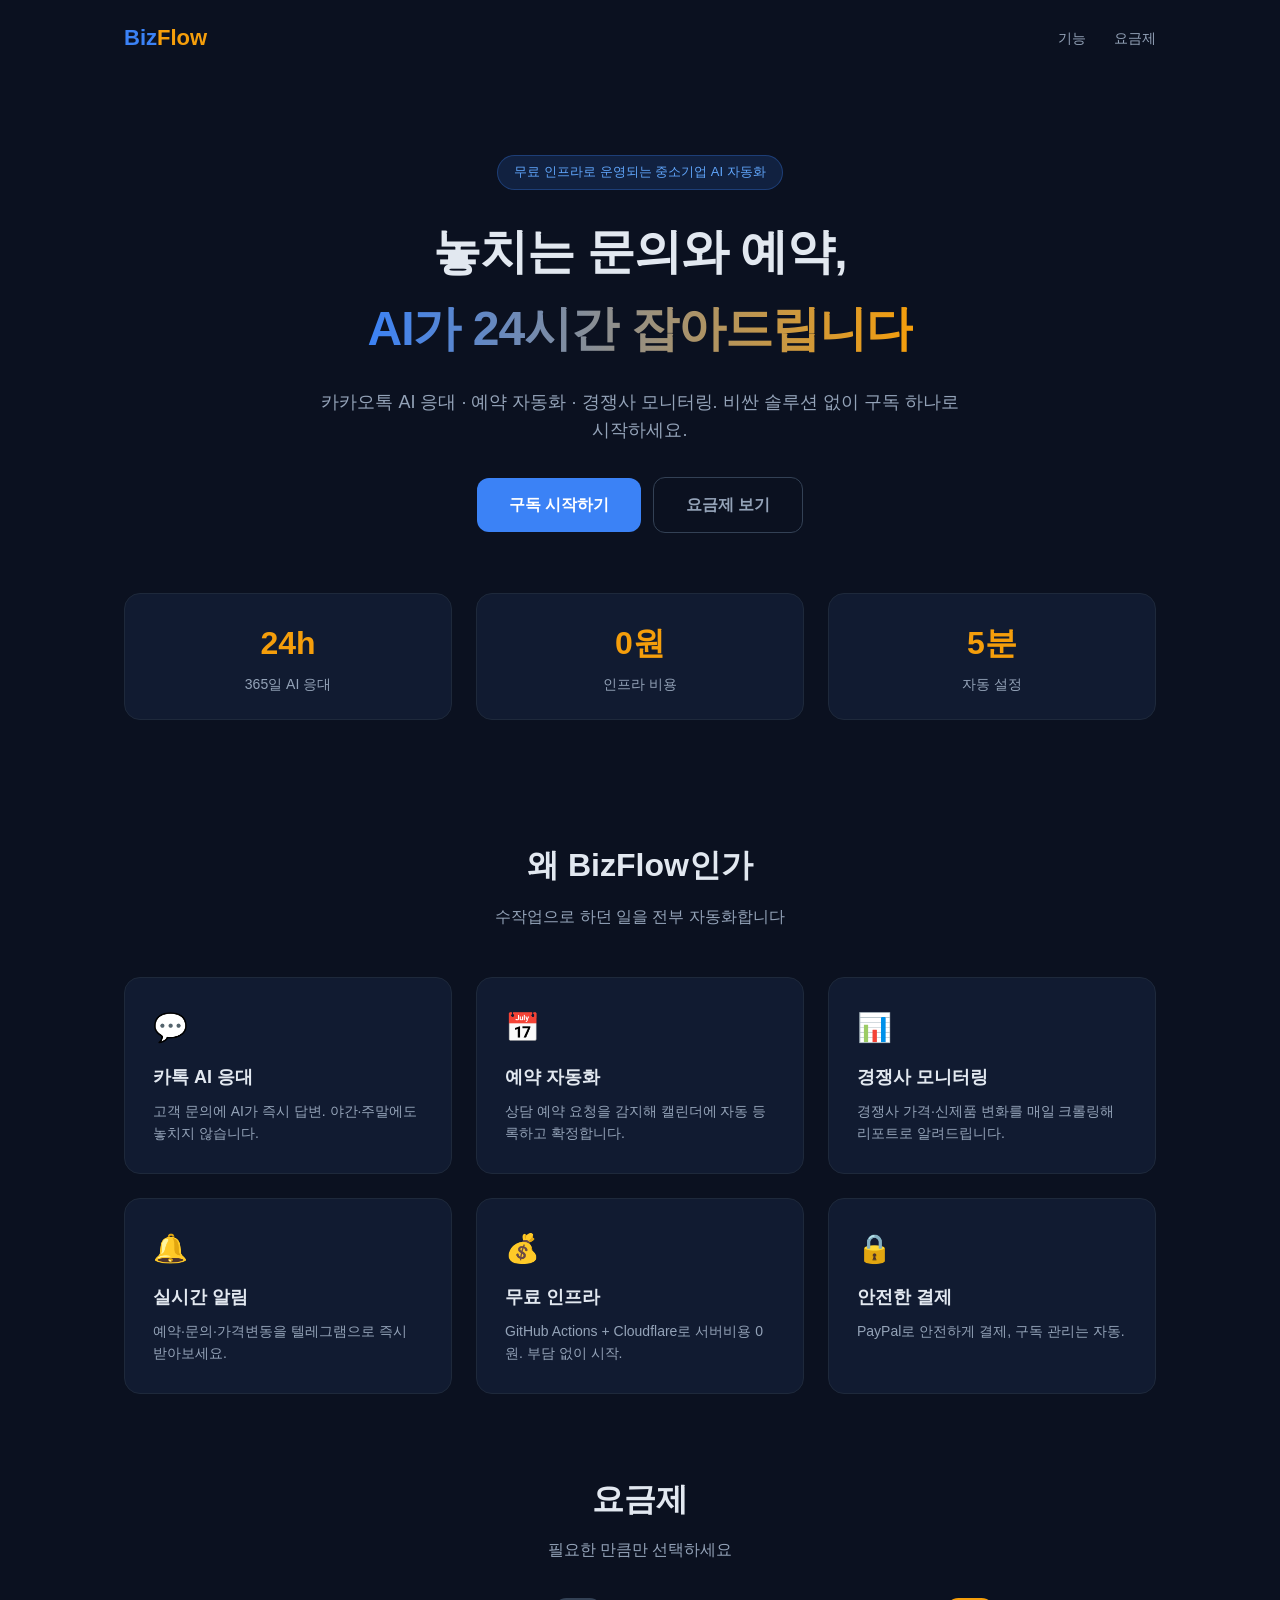
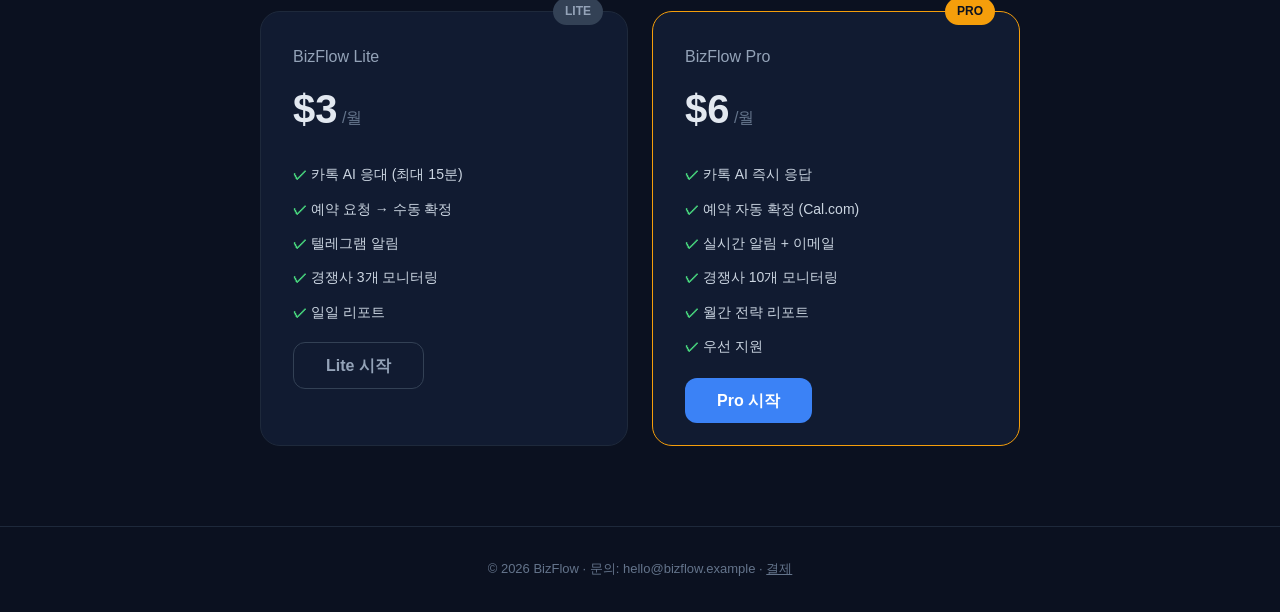
==== landing/index.html @ a7681c4e "Cloudflare Pages로 랜딩페이지 전환: index.html + 배포 워크플로우 + 설정 가이드" ====
<!DOCTYPE html>
<html lang="ko">
<head>
<meta charset="UTF-8">
<meta name="viewport" content="width=device-width, initial-scale=1.0">
<meta name="description" content="BizFlow - 중소기업용 AI 자동화. 카카오톡 AI 응대, 예약 자동화, 경쟁사 모니터링을 무료 인프라로.">
<title>BizFlow - 중소기업 AI 자동화</title>
<style>
  * { margin: 0; padding: 0; box-sizing: border-box; }
  body { font-family: -apple-system, 'Segoe UI', 'Pretendard', sans-serif; background: #0B1120; color: #E2E8F0; line-height: 1.6; }
  .container { max-width: 1080px; margin: 0 auto; padding: 0 24px; }
  nav { display: flex; justify-content: space-between; align-items: center; padding: 20px 0; }
  .logo { font-size: 22px; font-weight: 800; color: #3B82F6; }
  .logo span { color: #F59E0B; }
  nav a { color: #94A3B8; text-decoration: none; font-size: 14px; margin-left: 24px; }
  nav a:hover { color: #E2E8F0; }
  .hero { text-align: center; padding: 80px 0 60px; }
  .hero .badge { display: inline-block; background: rgba(59,130,246,0.15); color: #60A5FA; border: 1px solid rgba(59,130,246,0.3); font-size: 13px; padding: 6px 16px; border-radius: 999px; margin-bottom: 24px; }
  .hero h1 { font-size: 48px; font-weight: 800; letter-spacing: -1px; margin-bottom: 20px; }
  .hero h1 .grad { background: linear-gradient(90deg, #3B82F6, #F59E0B); -webkit-background-clip: text; background-clip: text; color: transparent; }
  .hero p { color: #94A3B8; font-size: 18px; max-width: 640px; margin: 0 auto 32px; }
  .cta { display: inline-flex; gap: 12px; align-items: center; }
  .btn { padding: 14px 32px; border-radius: 12px; font-size: 16px; font-weight: 700; text-decoration: none; transition: all 200ms; }
  .btn-primary { background: #3B82F6; color: white; }
  .btn-primary:hover { background: #2563EB; }
  .btn-ghost { background: transparent; color: #94A3B8; border: 1px solid #334155; }
  .btn-ghost:hover { border-color: #64748B; color: #E2E8F0; }
  .stats { display: grid; grid-template-columns: repeat(3, 1fr); gap: 24px; margin: 60px 0; }
  .stat { background: #111B31; border: 1px solid #1E293B; border-radius: 16px; padding: 24px; text-align: center; }
  .stat .num { font-size: 32px; font-weight: 800; color: #F59E0B; }
  .stat .lbl { color: #94A3B8; font-size: 14px; margin-top: 4px; }
  h2 { font-size: 32px; font-weight: 800; text-align: center; margin-bottom: 12px; }
  .sub { text-align: center; color: #94A3B8; margin-bottom: 48px; }
  .features { display: grid; grid-template-columns: repeat(3, 1fr); gap: 24px; margin-bottom: 80px; }
  .feature { background: #111B31; border: 1px solid #1E293B; border-radius: 16px; padding: 28px; }
  .feature .icon { font-size: 28px; margin-bottom: 12px; }
  .feature h3 { font-size: 18px; margin-bottom: 8px; }
  .feature p { color: #94A3B8; font-size: 14px; }
  .pricing { display: grid; grid-template-columns: repeat(2, 1fr); gap: 24px; max-width: 760px; margin: 0 auto 80px; }
  .plan { background: #111B31; border: 1px solid #1E293B; border-radius: 20px; padding: 32px; position: relative; }
  .plan.pro { border-color: #F59E0B; }
  .plan .tag { position: absolute; top: -14px; right: 24px; font-size: 12px; font-weight: 800; padding: 4px 12px; border-radius: 999px; }
  .plan.lite .tag { background: #334155; color: #94A3B8; }
  .plan.pro .tag { background: #F59E0B; color: #0B1120; }
  .plan .name { font-size: 16px; color: #94A3B8; margin-bottom: 8px; }
  .plan .price { font-size: 40px; font-weight: 800; margin-bottom: 16px; }
  .plan .price small { font-size: 16px; color: #64748B; font-weight: 400; }
  .plan ul { list-style: none; margin-bottom: 24px; }
  .plan li { font-size: 14px; color: #CBD5E1; padding: 6px 0; }
  .plan li::before { content: '✓ '; color: #4ADE80; font-weight: 700; }
  .plan .btn { width: 100%; text-align: center; }
  footer { border-top: 1px solid #1E293B; padding: 32px 0; text-align: center; color: #64748B; font-size: 13px; }
  @media (max-width: 768px) {
    .hero h1 { font-size: 32px; }
    .stats, .features, .pricing { grid-template-columns: 1fr; }
    nav a { margin-left: 12px; }
  }
</style>
</head>
<body>
  <div class="container">
    <nav>
      <div class="logo">Biz<span>Flow</span></div>
      <div>
        <a href="#features">기능</a>
        <a href="#pricing">요금제</a>
      </div>
    </nav>

    <header class="hero">
      <div class="badge">무료 인프라로 운영되는 중소기업 AI 자동화</div>
      <h1>놓치는 문의와 예약,<br><span class="grad">AI가 24시간 잡아드립니다</span></h1>
      <p>카카오톡 AI 응대 · 예약 자동화 · 경쟁사 모니터링. 비싼 솔루션 없이 구독 하나로 시작하세요.</p>
      <div class="cta">
        <a href="paypal-checkout.html" class="btn btn-primary">구독 시작하기</a>
        <a href="#pricing" class="btn btn-ghost">요금제 보기</a>
      </div>
      <div class="stats">
        <div class="stat"><div class="num">24h</div><div class="lbl">365일 AI 응대</div></div>
        <div class="stat"><div class="num">0원</div><div class="lbl">인프라 비용</div></div>
        <div class="stat"><div class="num">5분</div><div class="lbl">자동 설정</div></div>
      </div>
    </header>

    <h2 id="features">왜 BizFlow인가</h2>
    <p class="sub">수작업으로 하던 일을 전부 자동화합니다</p>
    <div class="features">
      <div class="feature"><div class="icon">💬</div><h3>카톡 AI 응대</h3><p>고객 문의에 AI가 즉시 답변. 야간·주말에도 놓치지 않습니다.</p></div>
      <div class="feature"><div class="icon">📅</div><h3>예약 자동화</h3><p>상담 예약 요청을 감지해 캘린더에 자동 등록하고 확정합니다.</p></div>
      <div class="feature"><div class="icon">📊</div><h3>경쟁사 모니터링</h3><p>경쟁사 가격·신제품 변화를 매일 크롤링해 리포트로 알려드립니다.</p></div>
      <div class="feature"><div class="icon">🔔</div><h3>실시간 알림</h3><p>예약·문의·가격변동을 텔레그램으로 즉시 받아보세요.</p></div>
      <div class="feature"><div class="icon">💰</div><h3>무료 인프라</h3><p>GitHub Actions + Cloudflare로 서버비용 0원. 부담 없이 시작.</p></div>
      <div class="feature"><div class="icon">🔒</div><h3>안전한 결제</h3><p>PayPal로 안전하게 결제, 구독 관리는 자동.</p></div>
    </div>

    <h2 id="pricing">요금제</h2>
    <p class="sub">필요한 만큼만 선택하세요</p>
    <div class="pricing">
      <div class="plan lite">
        <div class="tag">LITE</div>
        <div class="name">BizFlow Lite</div>
        <div class="price">$3<small> /월</small></div>
        <ul>
          <li>카톡 AI 응대 (최대 15분)</li>
          <li>예약 요청 → 수동 확정</li>
          <li>텔레그램 알림</li>
          <li>경쟁사 3개 모니터링</li>
          <li>일일 리포트</li>
        </ul>
        <a href="paypal-checkout.html?plan=lite" class="btn btn-ghost">Lite 시작</a>
      </div>
      <div class="plan pro">
        <div class="tag">PRO</div>
        <div class="name">BizFlow Pro</div>
        <div class="price">$6<small> /월</small></div>
        <ul>
          <li>카톡 AI 즉시 응답</li>
          <li>예약 자동 확정 (Cal.com)</li>
          <li>실시간 알림 + 이메일</li>
          <li>경쟁사 10개 모니터링</li>
          <li>월간 전략 리포트</li>
          <li>우선 지원</li>
        </ul>
        <a href="paypal-checkout.html?plan=pro" class="btn btn-primary">Pro 시작</a>
      </div>
    </div>
  </div>

  <footer>
    © 2026 BizFlow · 문의: hello@bizflow.example · <a href="paypal-checkout.html" style="color:#64748B;">결제</a>
  </footer>
</body>
</html>
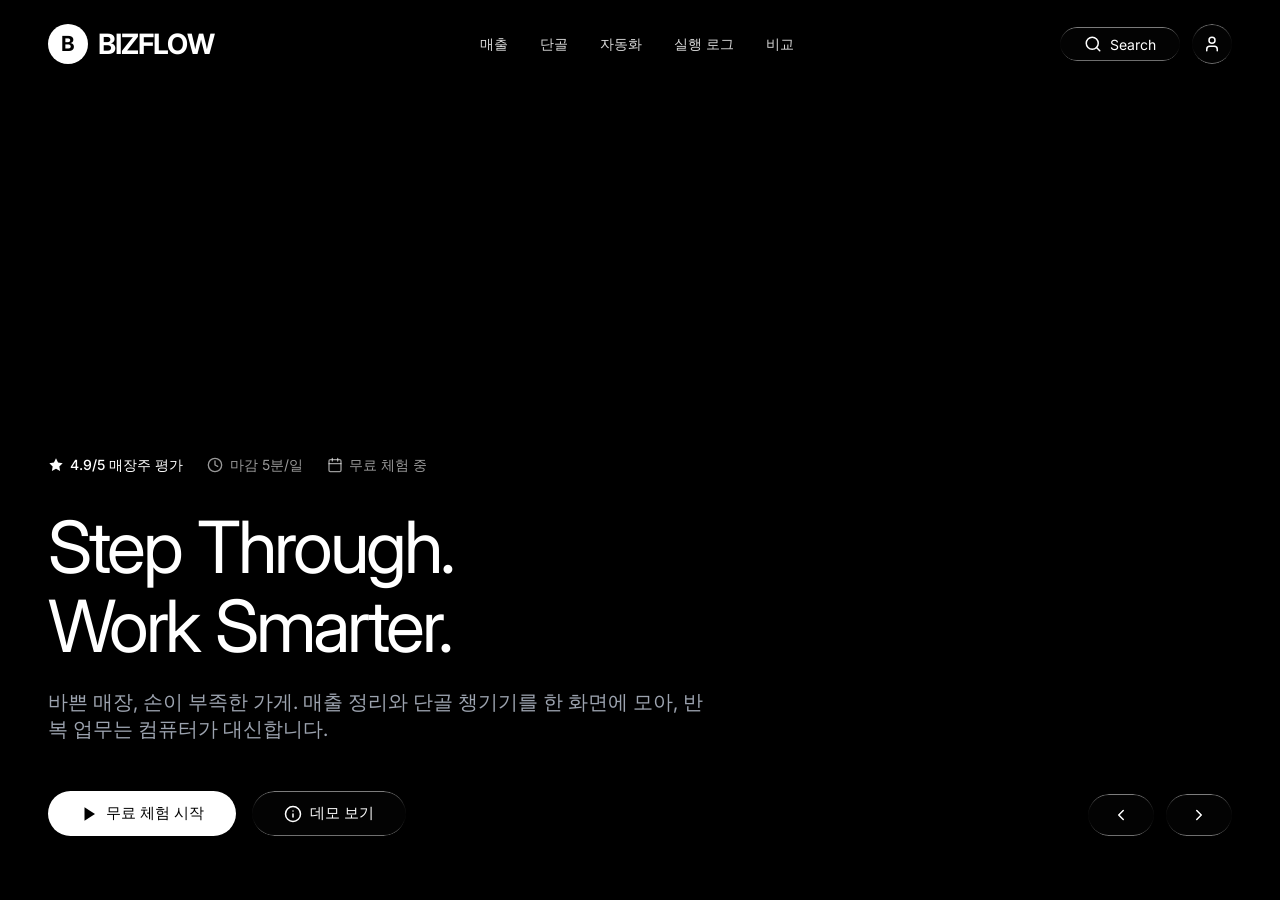
==== commit d800d1b4: "feat: cinematic hero landing on Cloudflare Pages with liquid-glass nav, blur-fade-up animations, mob" ====
--- a/landing/index.html
+++ b/landing/index.html
@@ -3,131 +3,349 @@
 <head>
 <meta charset="UTF-8">
 <meta name="viewport" content="width=device-width, initial-scale=1.0">
-<meta name="description" content="BizFlow - 중소기업용 AI 자동화. 카카오톡 AI 응대, 예약 자동화, 경쟁사 모니터링을 무료 인프라로.">
-<title>BizFlow - 중소기업 AI 자동화</title>
+<title>BizFlow — Step Through. Work Smarter.</title>
+<meta name="description" content="바쁜 매장, 손이 부족한 가게. 매출·단골·할 일을 한 화면에 모아 컴퓨터가 대신 정리합니다.">
+<link rel="icon" href="data:image/svg+xml,%3Csvg xmlns='http://www.w3.org/2000/svg' viewBox='0 0 100 100'%3E%3Crect width='100' height='100' rx='22' fill='%23fff'/%3E%3Ctext x='50' y='70' font-size='54' font-family='Inter,Arial' font-weight='700' text-anchor='middle' fill='%23000'%3EB%3C/text%3E%3C/svg%3E">
+<link rel="preconnect" href="https://fonts.googleapis.com">
+<link rel="preconnect" href="https://fonts.gstatic.com" crossorigin>
+<link href="https://fonts.googleapis.com/css2?family=Inter:wght@300;400;500;600;700&display=swap" rel="stylesheet">
 <style>
-  * { margin: 0; padding: 0; box-sizing: border-box; }
-  body { font-family: -apple-system, 'Segoe UI', 'Pretendard', sans-serif; background: #0B1120; color: #E2E8F0; line-height: 1.6; }
-  .container { max-width: 1080px; margin: 0 auto; padding: 0 24px; }
-  nav { display: flex; justify-content: space-between; align-items: center; padding: 20px 0; }
-  .logo { font-size: 22px; font-weight: 800; color: #3B82F6; }
-  .logo span { color: #F59E0B; }
-  nav a { color: #94A3B8; text-decoration: none; font-size: 14px; margin-left: 24px; }
-  nav a:hover { color: #E2E8F0; }
-  .hero { text-align: center; padding: 80px 0 60px; }
-  .hero .badge { display: inline-block; background: rgba(59,130,246,0.15); color: #60A5FA; border: 1px solid rgba(59,130,246,0.3); font-size: 13px; padding: 6px 16px; border-radius: 999px; margin-bottom: 24px; }
-  .hero h1 { font-size: 48px; font-weight: 800; letter-spacing: -1px; margin-bottom: 20px; }
-  .hero h1 .grad { background: linear-gradient(90deg, #3B82F6, #F59E0B); -webkit-background-clip: text; background-clip: text; color: transparent; }
-  .hero p { color: #94A3B8; font-size: 18px; max-width: 640px; margin: 0 auto 32px; }
-  .cta { display: inline-flex; gap: 12px; align-items: center; }
-  .btn { padding: 14px 32px; border-radius: 12px; font-size: 16px; font-weight: 700; text-decoration: none; transition: all 200ms; }
-  .btn-primary { background: #3B82F6; color: white; }
-  .btn-primary:hover { background: #2563EB; }
-  .btn-ghost { background: transparent; color: #94A3B8; border: 1px solid #334155; }
-  .btn-ghost:hover { border-color: #64748B; color: #E2E8F0; }
-  .stats { display: grid; grid-template-columns: repeat(3, 1fr); gap: 24px; margin: 60px 0; }
-  .stat { background: #111B31; border: 1px solid #1E293B; border-radius: 16px; padding: 24px; text-align: center; }
-  .stat .num { font-size: 32px; font-weight: 800; color: #F59E0B; }
-  .stat .lbl { color: #94A3B8; font-size: 14px; margin-top: 4px; }
-  h2 { font-size: 32px; font-weight: 800; text-align: center; margin-bottom: 12px; }
-  .sub { text-align: center; color: #94A3B8; margin-bottom: 48px; }
-  .features { display: grid; grid-template-columns: repeat(3, 1fr); gap: 24px; margin-bottom: 80px; }
-  .feature { background: #111B31; border: 1px solid #1E293B; border-radius: 16px; padding: 28px; }
-  .feature .icon { font-size: 28px; margin-bottom: 12px; }
-  .feature h3 { font-size: 18px; margin-bottom: 8px; }
-  .feature p { color: #94A3B8; font-size: 14px; }
-  .pricing { display: grid; grid-template-columns: repeat(2, 1fr); gap: 24px; max-width: 760px; margin: 0 auto 80px; }
-  .plan { background: #111B31; border: 1px solid #1E293B; border-radius: 20px; padding: 32px; position: relative; }
-  .plan.pro { border-color: #F59E0B; }
-  .plan .tag { position: absolute; top: -14px; right: 24px; font-size: 12px; font-weight: 800; padding: 4px 12px; border-radius: 999px; }
-  .plan.lite .tag { background: #334155; color: #94A3B8; }
-  .plan.pro .tag { background: #F59E0B; color: #0B1120; }
-  .plan .name { font-size: 16px; color: #94A3B8; margin-bottom: 8px; }
-  .plan .price { font-size: 40px; font-weight: 800; margin-bottom: 16px; }
-  .plan .price small { font-size: 16px; color: #64748B; font-weight: 400; }
-  .plan ul { list-style: none; margin-bottom: 24px; }
-  .plan li { font-size: 14px; color: #CBD5E1; padding: 6px 0; }
-  .plan li::before { content: '✓ '; color: #4ADE80; font-weight: 700; }
-  .plan .btn { width: 100%; text-align: center; }
-  footer { border-top: 1px solid #1E293B; padding: 32px 0; text-align: center; color: #64748B; font-size: 13px; }
-  @media (max-width: 768px) {
-    .hero h1 { font-size: 32px; }
-    .stats, .features, .pricing { grid-template-columns: 1fr; }
-    nav a { margin-left: 12px; }
-  }
+  *, *::before, *::after { margin: 0; padding: 0; box-sizing: border-box; }
+  html, body { height: 100%; overflow: hidden; }
+  body { font-family: 'Inter', sans-serif; background: #000; color: #fff; -webkit-font-smoothing: antialiased; }
+
+  /* ===== Background video ===== */
+  .bg-video {
+    position: fixed; inset: 0; z-index: 0;
+    width: 100%; height: 100%; object-fit: cover;
+  }
+
+  /* ===== Bottom blur overlay (no dark gradient) ===== */
+  .blur-overlay {
+    position: fixed; inset: 0; z-index: 1;
+    pointer-events: none;
+    backdrop-filter: blur(24px);
+    -webkit-backdrop-filter: blur(24px);
+    -webkit-mask-image: linear-gradient(to top, black 0%, transparent 45%);
+    mask-image: linear-gradient(to top, black 0%, transparent 45%);
+  }
+
+  /* ===== Liquid glass ===== */
+  .liquid-glass {
+    position: relative;
+    overflow: hidden;
+    background: rgba(255, 255, 255, 0.01);
+    background-blend-mode: luminosity;
+    backdrop-filter: blur(4px);
+    -webkit-backdrop-filter: blur(4px);
+    border: none;
+    box-shadow: inset 0 1px 1px rgba(255, 255, 255, 0.1);
+  }
+  .liquid-glass::before {
+    content: '';
+    position: absolute; inset: 0;
+    border-radius: inherit;
+    padding: 1.4px;
+    background: linear-gradient(180deg, rgba(255,255,255,0.45) 0%, rgba(255,255,255,0.15) 20%, rgba(255,255,255,0) 40%, rgba(255,255,255,0) 60%, rgba(255,255,255,0.15) 80%, rgba(255,255,255,0.45) 100%);
+    -webkit-mask: linear-gradient(#fff 0 0) content-box, linear-gradient(#fff 0 0);
+    mask: linear-gradient(#fff 0 0) content-box, linear-gradient(#fff 0 0);
+    -webkit-mask-composite: xor;
+    mask-composite: exclude;
+    pointer-events: none;
+  }
+  .liquid-glass:hover { background: rgba(255, 255, 255, 0.06); }
+
+  /* ===== Blur fade up ===== */
+  @keyframes blurFadeUp {
+    from { opacity: 0; filter: blur(20px); transform: translateY(40px); }
+    to   { opacity: 1; filter: blur(0); transform: translateY(0); }
+  }
+  .animate-blur-fade-up {
+    opacity: 0;
+    animation: blurFadeUp 1s ease-out forwards;
+  }
+
+  /* ===== Navbar ===== */
+  .nav {
+    position: relative; z-index: 50;
+    display: flex; align-items: center; justify-content: space-between;
+    padding: 1rem 1rem; padding: 1.25rem 1.5rem;
+  }
+  @media (min-width: 768px) { .nav { padding: 1.5rem 3rem; } }
+  @media (min-width: 1024px) { .nav { padding: 1.5rem 3rem; } }
+
+  .logo {
+    height: 2rem; line-height: 2rem;
+    font-size: 1.5rem; font-weight: 700; letter-spacing: -0.03em;
+    display: flex; align-items: center; gap: 0.6rem;
+  }
+  .logo .mark { width: 2rem; height: 2rem; border-radius: 50%; background: #fff; color: #000; display: grid; place-items: center; font-size: 1.05rem; font-weight: 700; }
+  @media (min-width: 768px) { .logo { height: 2.5rem; line-height: 2.5rem; font-size: 1.75rem; } .logo .mark { width: 2.5rem; height: 2.5rem; font-size: 1.3rem; } }
+
+  .nav-links { display: none; align-items: center; gap: 2rem; }
+  @media (min-width: 1024px) { .nav-links { display: flex; } }
+  .nav-links a { font-size: 0.875rem; color: rgba(255,255,255,0.85); transition: color 0.3s; }
+  .nav-links a:hover { color: #d1d5db; }
+
+  .nav-right { display: flex; align-items: center; gap: 0.75rem; }
+
+  .btn-search {
+    display: none; align-items: center; gap: 0.5rem;
+    border-radius: 9999px; color: #fff;
+    padding: 0.5rem 1rem;
+    font-size: 0.875rem;
+    transition: background 0.3s;
+  }
+  @media (min-width: 640px) { .btn-search { display: inline-flex; } }
+  @media (min-width: 768px) { .btn-search { padding: 0.5rem 1.5rem; } }
+
+  .btn-user {
+    display: none; align-items: center; justify-content: center;
+    width: 2.5rem; height: 2.5rem; border-radius: 9999px; color: #fff;
+    transition: background 0.3s;
+  }
+  @media (min-width: 640px) { .btn-user { display: grid; } }
+
+  .btn-burger {
+    display: grid; place-items: center;
+    width: 2.5rem; height: 2.5rem; border-radius: 9999px; color: #fff;
+  }
+  @media (min-width: 1024px) { .btn-burger { display: none; } }
+  .btn-burger svg { grid-area: 1 / 1; transition: transform 0.5s ease-out, opacity 0.5s ease-out; }
+  .icon-menu { opacity: 1; }
+  .icon-close { opacity: 0; transform: rotate(180deg) scale(0.5); }
+  .btn-burger.open .icon-menu { opacity: 0; transform: rotate(-180deg) scale(0.5); }
+  .btn-burger.open .icon-close { opacity: 1; transform: rotate(0) scale(1); }
+
+  /* ===== Mobile menu ===== */
+  .mobile-menu {
+    position: absolute; top: 72px; left: 0; right: 0; z-index: 40;
+    background: rgba(17,17,17,0.95);
+    backdrop-filter: blur(16px);
+    -webkit-backdrop-filter: blur(16px);
+    border-top: 1px solid #1f2937; border-bottom: 1px solid #1f2937;
+    box-shadow: 0 25px 50px -12px rgba(0,0,0,0.9);
+    padding: 0.75rem;
+    transition: transform 0.5s ease-out, opacity 0.5s ease-out;
+    display: flex; flex-direction: column; gap: 0.5rem;
+  }
+  .mobile-menu.closed {
+    transform: translateY(-1rem);
+    opacity: 0; pointer-events: none;
+  }
+  @media (min-width: 1024px) { .mobile-menu { display: none; } }
+  .mobile-menu a {
+    display: block; padding: 0.75rem; border-radius: 0.5rem;
+    font-size: 0.9rem; color: #fff;
+    transition: background 0.3s;
+  }
+  .mobile-menu a:hover { background: rgba(31,41,55,0.5); }
+  .slide-item { opacity: 0; }
+  .mobile-menu.open .slide-item { animation: slideIn 0.5s ease-out forwards; }
+  @keyframes slideIn {
+    from { opacity: 0; transform: translateX(-1rem); }
+    to   { opacity: 1; transform: translateX(0); }
+  }
+  .mobile-menu .divider { border-top: 1px solid #1f2937; margin: 0.5rem 0; }
+  .mobile-menu .m-search-row { display: flex; gap: 0.75rem; padding: 0.5rem 0 0.25rem; }
+  @media (min-width: 640px) { .mobile-menu .m-search-row { display: none; } }
+  .m-glass {
+    flex: 1; display: flex; align-items: center; justify-content: center; gap: 0.5rem;
+    border-radius: 9999px; color: #fff; padding: 0.6rem 1rem; font-size: 0.875rem;
+  }
+  .m-glass.circle { flex: 0 0 auto; width: 2.5rem; height: 2.5rem; }
+
+  /* ===== Hero content ===== */
+  .hero {
+    position: relative;
+    height: 100vh;
+    display: flex; flex-direction: column;
+  }
+  .hero-body {
+    position: relative; z-index: 10;
+    flex: 1; display: flex; flex-direction: column; justify-content: flex-end;
+    padding: 0 1rem 2rem;
+  }
+  @media (min-width: 640px) { .hero-body { padding: 0 1.5rem 2rem; } }
+  @media (min-width: 768px) { .hero-body { padding: 0 3rem 4rem; } }
+
+  .hero-inner { display: flex; flex-direction: column; align-items: flex-start; gap: 2rem; }
+  @media (min-width: 768px) { .hero-inner { flex-direction: row; align-items: flex-end; } }
+
+  .hero-left { flex: 1; min-width: 0; }
+
+  .meta {
+    display: flex; flex-wrap: wrap; align-items: center; gap: 0.75rem 1.5rem;
+    margin-bottom: 1.5rem;
+    font-size: 0.75rem;
+  }
+  @media (min-width: 640px) { .meta { font-size: 0.875rem; margin-bottom: 2rem; gap: 0.75rem 1.5rem; } }
+  .meta-item { display: flex; align-items: center; gap: 0.4rem; color: #fff; }
+  .meta-item.muted { color: rgba(255,255,255,0.6); }
+  .meta-item .lbl { font-weight: 500; }
+  .meta svg { flex: 0 0 auto; }
+  .star { fill: #fff; }
+
+  .title {
+    font-size: 1.875rem; line-height: 1.1;
+    font-weight: 400;
+    letter-spacing: -0.04em;
+    margin-bottom: 1rem;
+    text-wrap: balance;
+  }
+  @media (min-width: 640px) { .title { font-size: 3rem; } }
+  @media (min-width: 768px) { .title { font-size: 3.75rem; margin-bottom: 1.5rem; } }
+  @media (min-width: 1024px) { .title { font-size: 4.5rem; } }
+
+  .desc {
+    font-size: 1rem; color: #9ca3af;
+    margin-bottom: 1.5rem; max-width: 42rem;
+    text-wrap: pretty;
+  }
+  @media (min-width: 640px) { .desc { font-size: 1.125rem; } }
+  @media (min-width: 768px) { .desc { font-size: 1.25rem; margin-bottom: 3rem; } }
+
+  .cta-row { display: flex; flex-wrap: wrap; gap: 0.75rem 1rem; }
+  .btn-watch {
+    display: inline-flex; align-items: center; gap: 0.5rem;
+    background: #fff; color: #000;
+    border-radius: 9999px; border: none;
+    font-weight: 500; font-size: 0.95rem;
+    padding: 0.625rem 1.5rem;
+    transition: background 0.3s;
+  }
+  .btn-watch:hover { background: #e5e7eb; }
+  @media (min-width: 640px) { .btn-watch { padding: 0.75rem 2rem; } }
+  .btn-learn {
+    display: inline-flex; align-items: center; gap: 0.5rem;
+    border-radius: 9999px; color: #fff;
+    font-weight: 500; font-size: 0.95rem;
+    padding: 0.625rem 1.5rem;
+  }
+  @media (min-width: 640px) { .btn-learn { padding: 0.75rem 2rem; } }
+
+  .hero-nav-arrows { display: flex; gap: 0.75rem; }
+  @media (min-width: 768px) { .hero-nav-arrows { flex-direction: row; } }
+  .btn-arrow {
+    display: inline-flex; align-items: center; justify-content: center;
+    border-radius: 9999px; color: #fff;
+    padding: 0.625rem 1rem;
+    transition: background 0.3s;
+  }
+  @media (min-width: 640px) { .btn-arrow { padding: 0.75rem 1.5rem; } }
+  .btn-arrow .arr { display: flex; align-items: center; }
+
+  .zoom { transition: transform 0.3s ease; }
+  .btn-arrow:hover .zoom, .liquid-glass:hover .zoom { transform: scale(1.15); }
+
+  button { font-family: inherit; cursor: pointer; }
+  a { color: inherit; text-decoration: none; }
 </style>
 </head>
 <body>
-  <div class="container">
-    <nav>
-      <div class="logo">Biz<span>Flow</span></div>
-      <div>
-        <a href="#features">기능</a>
-        <a href="#pricing">요금제</a>
+
+<video class="bg-video" autoplay muted loop playsinline poster=""
+  src="https://d8j0ntlcm91z4.cloudfront.net/user_38xzZboKViGWJOttwIXH07lWA1P/hf_20260406_094145_4a271a6c-3869-4f1c-8aa7-aeb0cb227994.mp4"></video>
+
+<div class="blur-overlay"></div>
+
+<div class="hero">
+  <nav class="nav">
+    <div class="logo animate-blur-fade-up" style="animation-delay:0ms">
+      <div class="mark">B</div>BIZFLOW
+    </div>
+
+    <div class="nav-links">
+      <a href="#movies" class="animate-blur-fade-up" style="animation-delay:100ms">매출</a>
+      <a href="#tv" class="animate-blur-fade-up" style="animation-delay:150ms">단골</a>
+      <a href="#pick" class="animate-blur-fade-up" style="animation-delay:200ms">자동화</a>
+      <a href="#interviews" class="animate-blur-fade-up" style="animation-delay:250ms">실행 로그</a>
+      <a href="#reviews" class="animate-blur-fade-up" style="animation-delay:300ms">비교</a>
+    </div>
+
+    <div class="nav-right">
+      <button class="btn-search liquid-glass animate-blur-fade-up" style="animation-delay:350ms" data-go>
+        <svg width="18" height="18" viewBox="0 0 24 24" fill="none" stroke="currentColor" stroke-width="2" stroke-linecap="round" stroke-linejoin="round"><circle cx="11" cy="11" r="8"/><path d="m21 21-4.3-4.3"/></svg>
+        Search
+      </button>
+      <button class="btn-user liquid-glass animate-blur-fade-up" style="animation-delay:400ms" data-go>
+        <svg width="18" height="18" viewBox="0 0 24 24" fill="none" stroke="currentColor" stroke-width="2" stroke-linecap="round" stroke-linejoin="round"><path d="M19 21v-2a4 4 0 0 0-4-4H9a4 4 0 0 0-4 4v2"/><circle cx="12" cy="7" r="4"/></svg>
+      </button>
+      <button class="btn-burger liquid-glass animate-blur-fade-up" id="burger" style="animation-delay:350ms" aria-label="메뉴">
+        <svg class="icon-menu" width="18" height="18" viewBox="0 0 24 24" fill="none" stroke="currentColor" stroke-width="2" stroke-linecap="round"><line x1="4" x2="20" y1="6" y2="6"/><line x1="4" x2="20" y1="12" y2="12"/><line x1="4" x2="20" y1="18" y2="18"/></svg>
+        <svg class="icon-close" width="18" height="18" viewBox="0 0 24 24" fill="none" stroke="currentColor" stroke-width="2" stroke-linecap="round"><path d="M18 6 6 18"/><path d="m6 6 12 12"/></svg>
+      </button>
+    </div>
+  </nav>
+
+  <div class="mobile-menu closed" id="mobileMenu">
+    <a href="#movies" class="slide-item" style="animation-delay:0ms">매출</a>
+    <a href="#tv" class="slide-item" style="animation-delay:50ms">단골</a>
+    <a href="#pick" class="slide-item" style="animation-delay:100ms">자동화</a>
+    <a href="#interviews" class="slide-item" style="animation-delay:150ms">실행 로그</a>
+    <a href="#reviews" class="slide-item" style="animation-delay:200ms">비교</a>
+    <div class="divider slide-item" style="animation-delay:250ms"></div>
+    <div class="m-search-row slide-item" style="animation-delay:300ms">
+      <button class="m-glass liquid-glass" data-go>
+        <svg width="18" height="18" viewBox="0 0 24 24" fill="none" stroke="currentColor" stroke-width="2" stroke-linecap="round" stroke-linejoin="round"><circle cx="11" cy="11" r="8"/><path d="m21 21-4.3-4.3"/></svg>
+        Search
+      </button>
+      <button class="m-glass circle liquid-glass" data-go aria-label="프로필">
+        <svg width="18" height="18" viewBox="0 0 24 24" fill="none" stroke="currentColor" stroke-width="2" stroke-linecap="round" stroke-linejoin="round"><path d="M19 21v-2a4 4 0 0 0-4-4H9a4 4 0 0 0-4 4v2"/><circle cx="12" cy="7" r="4"/></svg>
+      </button>
+    </div>
+  </div>
+
+  <div class="hero-body">
+    <div class="hero-inner">
+      <div class="hero-left">
+        <div class="meta">
+          <div class="meta-item animate-blur-fade-up" style="animation-delay:300ms">
+            <svg class="star" width="16" height="16" viewBox="0 0 24 24"><path d="M12 2l3.09 6.26L22 9.27l-5 4.87 1.18 6.88L12 17.77l-6.18 3.25L7 14.14 2 9.27l6.91-1.01z"/></svg>
+            <span class="lbl">4.9/5 매장주 평가</span>
+          </div>
+          <div class="meta-item muted animate-blur-fade-up" style="animation-delay:300ms">
+            <svg width="16" height="16" viewBox="0 0 24 24" fill="none" stroke="currentColor" stroke-width="2" stroke-linecap="round" stroke-linejoin="round"><circle cx="12" cy="12" r="10"/><polyline points="12 6 12 12 16 14"/></svg>
+            <span>마감 5분/일</span>
+          </div>
+          <div class="meta-item muted animate-blur-fade-up" style="animation-delay:300ms">
+            <svg width="16" height="16" viewBox="0 0 24 24" fill="none" stroke="currentColor" stroke-width="2" stroke-linecap="round" stroke-linejoin="round"><rect width="18" height="18" x="3" y="4" rx="2"/><path d="M16 2v4M8 2v4M3 10h18"/></svg>
+            <span>무료 체험 중</span>
+          </div>
+        </div>
+
+        <h1 class="title animate-blur-fade-up" style="animation-delay:400ms">
+          Step Through.<br>Work Smarter.
+        </h1>
+
+        <p class="desc animate-blur-fade-up" style="animation-delay:500ms">
+          바쁜 매장, 손이 부족한 가게. 매출 정리와 단골 챙기기를 한 화면에 모아, 반복 업무는 컴퓨터가 대신합니다.
+        </p>
+
+        <div class="cta-row">
+          <button class="btn-watch animate-blur-fade-up" style="animation-delay:600ms" data-go>
+            <svg width="18" height="18" viewBox="0 0 24 24" fill="#000"><polygon points="6 3 20 12 6 21 6 3"/></svg>
+            무료 체험 시작
+          </button>
+          <button class="btn-learn liquid-glass animate-blur-fade-up" style="animation-delay:700ms" data-learn>
+            <svg width="18" height="18" viewBox="0 0 24 24" fill="none" stroke="currentColor" stroke-width="2" stroke-linecap="round" stroke-linejoin="round"><circle cx="12" cy="12" r="10"/><path d="M12 16v-4M12 8h.01"/></svg>
+            데모 보기
+          </button>
+        </div>
       </div>
-    </nav>
-
-    <header class="hero">
-      <div class="badge">무료 인프라로 운영되는 중소기업 AI 자동화</div>
-      <h1>놓치는 문의와 예약,<br><span class="grad">AI가 24시간 잡아드립니다</span></h1>
-      <p>카카오톡 AI 응대 · 예약 자동화 · 경쟁사 모니터링. 비싼 솔루션 없이 구독 하나로 시작하세요.</p>
-      <div class="cta">
-        <a href="paypal-checkout.html" class="btn btn-primary">구독 시작하기</a>
-        <a href="#pricing" class="btn btn-ghost">요금제 보기</a>
+
+      <div class="hero-nav-arrows">
+        <button class="btn-arrow liquid-glass animate-blur-fade-up" style="animation-delay:800ms" aria-label="이전" data-go>
+          <span class="arr"><svg class="zoom" width="18" height="18" viewBox="0 0 24 24" fill="none" stroke="currentColor" stroke-width="2" stroke-linecap="round" stroke-linejoin="round"><path d="m15 18-6-6 6-6"/></svg></span>
+        </button>
+        <button class="btn-arrow liquid-glass animate-blur-fade-up" style="animation-delay:900ms" aria-label="다음" data-go>
+          <span class="arr"><svg class="zoom" width="18" height="18" viewBox="0 0 24 24" fill="none" stroke="currentColor" stroke-width="2" stroke-linecap="round" stroke-linejoin="round"><path d="m9 18 6-6-6-6"/></svg></span>
+        </button>
       </div>
-      <div class="stats">
-        <div class="stat"><div class="num">24h</div><div class="lbl">365일 AI 응대</div></div>
-        <div class="stat"><div class="num">0원</div><div class="lbl">인프라 비용</div></div>
-        <div class="stat"><div class="num">5분</div><div class="lbl">자동 설정</div></div>
-      </div>
-    </header>
-
-    <h2 id="features">왜 BizFlow인가</h2>
-    <p class="sub">수작업으로 하던 일을 전부 자동화합니다</p>
-    <div class="features">
-      <div class="feature"><div class="icon">💬</div><h3>카톡 AI 응대</h3><p>고객 문의에 AI가 즉시 답변. 야간·주말에도 놓치지 않습니다.</p></div>
-      <div class="feature"><div class="icon">📅</div><h3>예약 자동화</h3><p>상담 예약 요청을 감지해 캘린더에 자동 등록하고 확정합니다.</p></div>
-      <div class="feature"><div class="icon">📊</div><h3>경쟁사 모니터링</h3><p>경쟁사 가격·신제품 변화를 매일 크롤링해 리포트로 알려드립니다.</p></div>
-      <div class="feature"><div class="icon">🔔</div><h3>실시간 알림</h3><p>예약·문의·가격변동을 텔레그램으로 즉시 받아보세요.</p></div>
-      <div class="feature"><div class="icon">💰</div><h3>무료 인프라</h3><p>GitHub Actions + Cloudflare로 서버비용 0원. 부담 없이 시작.</p></div>
-      <div class="feature"><div class="icon">🔒</div><h3>안전한 결제</h3><p>PayPal로 안전하게 결제, 구독 관리는 자동.</p></div>
-    </div>
-
-    <h2 id="pricing">요금제</h2>
-    <p class="sub">필요한 만큼만 선택하세요</p>
-    <div class="pricing">
-      <div class="plan lite">
-        <div class="tag">LITE</div>
-        <div class="name">BizFlow Lite</div>
-        <div class="price">$3<small> /월</small></div>
-        <ul>
-          <li>카톡 AI 응대 (최대 15분)</li>
-          <li>예약 요청 → 수동 확정</li>
-          <li>텔레그램 알림</li>
-          <li>경쟁사 3개 모니터링</li>
-          <li>일일 리포트</li>
-        </ul>
-        <a href="paypal-checkout.html?plan=lite" class="btn btn-ghost">Lite 시작</a>
-      </div>
-      <div class="plan pro">
-        <div class="tag">PRO</div>
-        <div class="name">BizFlow Pro</div>
-        <div class="price">$6<small> /월</small></div>
-        <ul>
-          <li>카톡 AI 즉시 응답</li>
-          <li>예약 자동 확정 (Cal.com)</li>
-          <li>실시간 알림 + 이메일</li>
-          <li>경쟁사 10개 모니터링</li>
-          <li>월간 전략 리포트</li>
-          <li>우선 지원</li>
-        </ul>
-        <a href="paypal-checkout.html?plan=pro" class="btn btn-primary">Pro 시작</a>
-      </div>
     </div>
   </div>
-
-  <footer>
-    © 2026 BizFlow · 문의: hello@bizflow.example · <a href="paypal-checkout.html" style="color:#64748B;">결제</a>
-  </footer>
+</div>
+
+<script src="landing-anim.js"></script>
 </body>
-</html>
+</html>
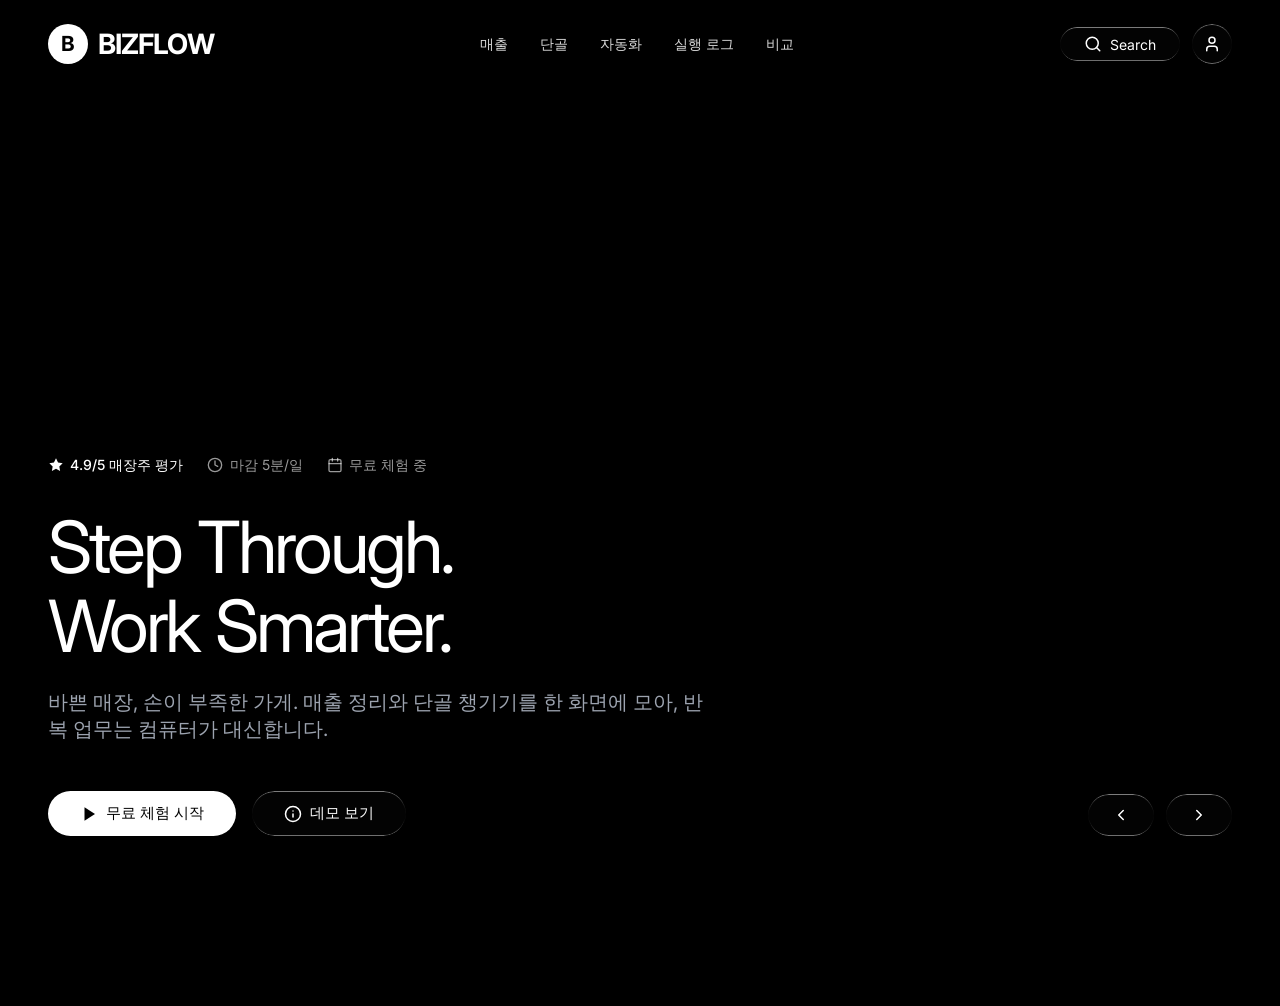
==== commit ecd740c2: "adsense: ads.txt, required pages (privacy/about/contact), footer links, ad code" ====
--- a/landing/index.html
+++ b/landing/index.html
@@ -241,6 +241,22 @@
   button { font-family: inherit; cursor: pointer; }
   a { color: inherit; text-decoration: none; }
 </style>
+
+  <!-- SEO/GEO/AEO -->
+  <link rel="canonical" href="https://bizflow-landing.vercel.app/">
+  <meta property="og:type" content="website">
+  <meta property="og:site_name" content="BizFlow — Step Through. Work Smarter.">
+  <meta property="og:title" content="BizFlow — Step Through. Work Smarter.">
+  <meta property="og:description" content="바쁜 매장, 손이 부족한 가게. 매출·단골·할 일을 한 화면에 모아 컴퓨터가 대신 정리합니다.">
+  <meta property="og:url" content="https://bizflow-landing.vercel.app/">
+  <meta property="og:locale" content="ko_KR">
+  <meta name="twitter:card" content="summary">
+  <meta name="twitter:title" content="BizFlow — Step Through. Work Smarter.">
+  <meta name="twitter:description" content="바쁜 매장, 손이 부족한 가게. 매출·단골·할 일을 한 화면에 모아 컴퓨터가 대신 정리합니다.">
+  <script type="application/ld+json">{"name":"BizFlow — Step Through. Work Smarter.","inLanguage":"ko","@context":"https://schema.org","description":"바쁜 매장, 손이 부족한 가게. 매출·단골·할 일을 한 화면에 모아 컴퓨터가 대신 정리합니다.","@type":"WebApplication","url":"https://bizflow-landing.vercel.app/"}</script>
+  <!-- AdSense -->
+  <script async src="https://pagead2.googlesyndication.com/pagead/js/adsbygoogle.js?client=ca-pub-1955893232253258" crossorigin="anonymous"></script>
+  <meta name="google-adsense-account" content="ca-pub-1955893232253258">
 </head>
 <body>
 
@@ -256,11 +272,11 @@
     </div>
 
     <div class="nav-links">
-      <a href="#movies" class="animate-blur-fade-up" style="animation-delay:100ms">매출</a>
-      <a href="#tv" class="animate-blur-fade-up" style="animation-delay:150ms">단골</a>
-      <a href="#pick" class="animate-blur-fade-up" style="animation-delay:200ms">자동화</a>
-      <a href="#interviews" class="animate-blur-fade-up" style="animation-delay:250ms">실행 로그</a>
-      <a href="#reviews" class="animate-blur-fade-up" style="animation-delay:300ms">비교</a>
+      <a href="sales.html" class="animate-blur-fade-up" style="animation-delay:100ms">매출</a>
+      <a href="customers.html" class="animate-blur-fade-up" style="animation-delay:150ms">단골</a>
+      <a href="automation.html" class="animate-blur-fade-up" style="animation-delay:200ms">자동화</a>
+      <a href="logs.html" class="animate-blur-fade-up" style="animation-delay:250ms">실행 로그</a>
+      <a href="compare.html" class="animate-blur-fade-up" style="animation-delay:300ms">비교</a>
     </div>
 
     <div class="nav-right">
@@ -279,11 +295,11 @@
   </nav>
 
   <div class="mobile-menu closed" id="mobileMenu">
-    <a href="#movies" class="slide-item" style="animation-delay:0ms">매출</a>
-    <a href="#tv" class="slide-item" style="animation-delay:50ms">단골</a>
-    <a href="#pick" class="slide-item" style="animation-delay:100ms">자동화</a>
-    <a href="#interviews" class="slide-item" style="animation-delay:150ms">실행 로그</a>
-    <a href="#reviews" class="slide-item" style="animation-delay:200ms">비교</a>
+    <a href="sales.html" class="slide-item" style="animation-delay:0ms">매출</a>
+    <a href="customers.html" class="slide-item" style="animation-delay:50ms">단골</a>
+    <a href="automation.html" class="slide-item" style="animation-delay:100ms">자동화</a>
+    <a href="logs.html" class="slide-item" style="animation-delay:150ms">실행 로그</a>
+    <a href="compare.html" class="slide-item" style="animation-delay:200ms">비교</a>
     <div class="divider slide-item" style="animation-delay:250ms"></div>
     <div class="m-search-row slide-item" style="animation-delay:300ms">
       <button class="m-glass liquid-glass" data-go>
@@ -347,5 +363,7 @@
 </div>
 
 <script src="landing-anim.js"></script>
+
+<footer style="margin-top:48px;padding:20px;text-align:center;font-size:13px;opacity:.65"><a href="about.html" style="color:inherit">사이트 소개</a> &middot; <a href="contact.html" style="color:inherit">문의하기</a> &middot; <a href="privacy-policy.html" style="color:inherit">개인정보처리방침</a></footer>
 </body>
 </html>
